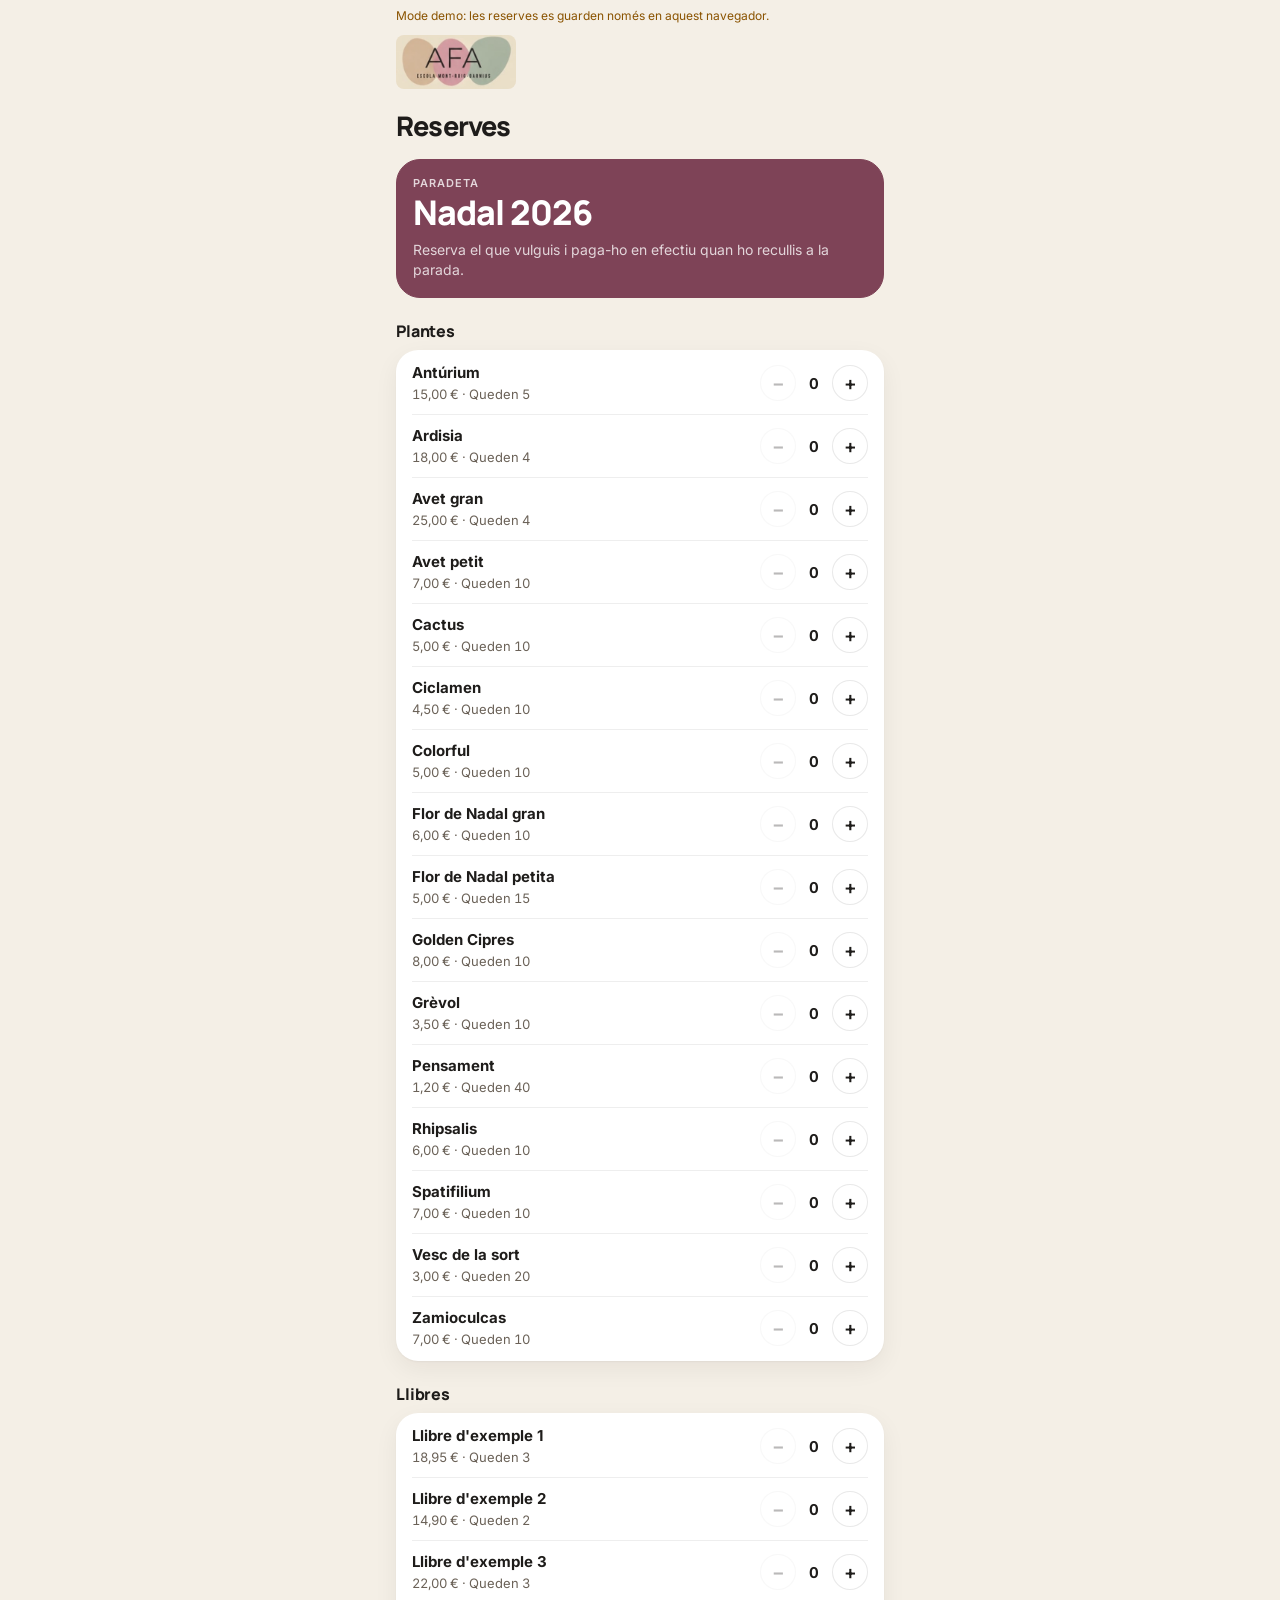
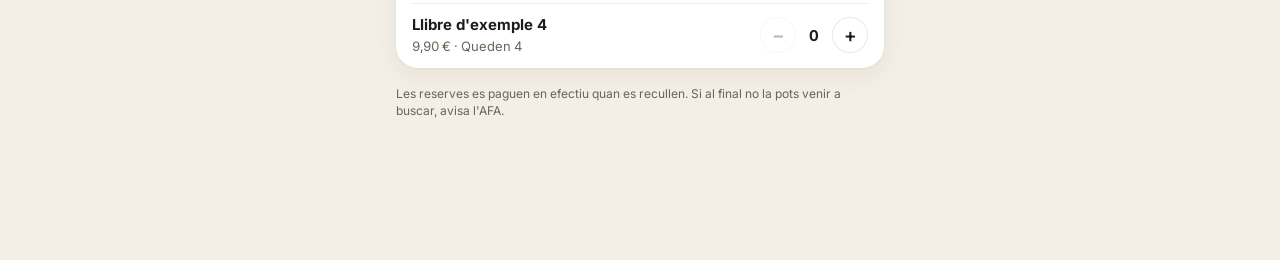
==== reserves.html @ 21014db5 "Paradeta AFA: app de vendes, web de reserves i codi de Google Co-Authored-By: Claude Opus 5.5 <norep" ====
<!doctype html>
<html lang="ca">
<head>
<meta charset="utf-8">
<meta name="viewport" content="width=device-width,initial-scale=1,viewport-fit=cover">
<meta name="theme-color" content="#F4EFE6">
<title>Reserves · Paradeta AFA</title>
<meta name="description" content="Reserva plantes, llibres i jocs de la paradeta de l'AFA Escola Mont-roig-Darnius i paga-ho en recollir-ho.">
<link rel="icon" href="icons/icon-192.png">
<link rel="apple-touch-icon" href="icons/icon-192.png">
<link rel="preconnect" href="https://fonts.googleapis.com">
<link href="https://fonts.googleapis.com/css2?family=Inter:wght@400;500;600;700;800&family=Manrope:wght@700;800&display=swap" rel="stylesheet">
<link rel="stylesheet" href="styles.css">
</head>
<body>
<div id="arrel"></div>
<div id="overlay"></div>
<script src="config.js"></script>
<script src="nucli.js"></script>
<script src="demo.js"></script>
<script src="reserves.js"></script>
</body>
</html>
---- styles.css ----
/* Paradeta AFA
   Colors del logo de l'AFA: crema #F5EEDE, préssec #DCC2A9, rosa #DFA2B4, sàlvia #B1BFB0, text carbó.
   Estructura de la Intranet («App de consum»): targetes blanques amb ombra suau, radis grans,
   títols Manrope, botó principal negre càlid en píndola, bloc heroi rosa fosc. */
:root{
  --page:#F4EFE6;--panel:#FFFFFF;--hair:rgba(42,40,38,.08);--border:rgba(42,40,38,.10);--text:#1E1C1A;--muted:#6B6258;
  --accent:#8E4A5E;--on-accent:#FFFFFF;--accent-soft:rgba(223,162,180,.24);--seg:#E9E2D5;
  --good:#166534;--good-soft:rgba(22,101,52,.10);
  --hero:#7E4357;--hero-border:#7E4357;--hero-num:#FFFFFF;--hero-label:rgba(255,255,255,.78);--hero-val:#FFFFFF;--hero-hair:rgba(255,255,255,.2);
  --go-bg:#FFFFFF;--go-fg:#1E1C1A;--pri-bg:#1E1C1A;--pri-fg:#F4EFE6;
  --red:#B3241B;--red-soft:rgba(214,41,31,.10);--amber:#8A5300;--amber-soft:rgba(217,119,6,.12);
  --radius:22px;--tile-radius:20px;--btn-radius:999px;
  --shadow:0 1px 2px rgba(26,23,19,.04),0 8px 24px rgba(26,23,19,.06);--card-border:0;
  --title-font:Manrope,Inter,system-ui,sans-serif;--logo-blend:multiply;
  --cat-0:#5E7F69;--cat-1:#A9714B;--cat-2:#A8566F;--cat-3:#5F7391;
  color-scheme:light;
}
@media (prefers-color-scheme:dark){:root{
  --page:#161412;--panel:#221E1A;--hair:rgba(255,255,255,.07);--border:rgba(255,255,255,.09);--text:#F4EFE6;--muted:#A69C90;
  --accent:#E8AFC0;--on-accent:#2A1019;--accent-soft:rgba(223,162,180,.16);--seg:#2A2520;--good:#7FD19B;--good-soft:rgba(127,209,155,.14);
  --hero:#5E3141;--hero-border:#6E3B4D;--pri-bg:#F4EFE6;--pri-fg:#1E1C1A;
  --red:#F08A80;--red-soft:rgba(240,138,128,.14);--amber:#E9B36A;--amber-soft:rgba(233,179,106,.14);
  --shadow:none;--card-border:1px solid var(--border);--logo-blend:normal;
  color-scheme:dark;
}}
*{box-sizing:border-box;margin:0}
body{background:var(--page);color:var(--text);font:15px/1.4 Inter,system-ui,-apple-system,sans-serif;-webkit-tap-highlight-color:transparent}
button,input,select{font-family:inherit;color:inherit;font-size:inherit}
.num{font-variant-numeric:tabular-nums}
.app{max-width:520px;margin:0 auto;min-height:100dvh}
.demo{max-width:520px;margin:0 auto;padding:8px 16px 0;font-size:12px;color:var(--amber)}

header{position:sticky;top:0;z-index:5;background:var(--page);padding:calc(10px + env(safe-area-inset-top,0px)) 16px 10px}
.hrow{display:flex;align-items:center;justify-content:space-between;gap:10px}
.logo{height:54px;width:auto;mix-blend-mode:var(--logo-blend);border-radius:8px;display:block}
.micro{font-size:11px;font-weight:600;letter-spacing:.09em;text-transform:uppercase;color:var(--muted)}
.evtwrap{margin-top:8px}
.evt{border:var(--card-border);background:var(--panel);box-shadow:var(--shadow);border-radius:999px;padding:6px 10px 6px 12px;cursor:pointer;display:inline-flex;align-items:center;gap:6px;font-size:13px;font-weight:600}
.evt svg{width:14px;height:14px;fill:none;stroke:var(--muted);stroke-width:2.2;stroke-linecap:round;stroke-linejoin:round;flex:none}
.sync{border:0;border-radius:999px;padding:6px 11px;font-weight:600;font-size:12.5px;cursor:pointer;white-space:nowrap;display:flex;align-items:center;gap:6px}
.sync::before{content:"";width:7px;height:7px;border-radius:50%;background:currentColor}
.sync.ok{background:var(--good-soft);color:var(--good)}
.sync.off{background:var(--amber-soft);color:var(--amber)}
.sync.busy{background:var(--seg);color:var(--muted)}
main{padding:6px 16px 210px}
.ptitle{font-family:var(--title-font);font-size:27px;font-weight:800;letter-spacing:-.03em;margin:2px 0 14px}

.seg{display:flex;background:var(--seg);border-radius:999px;padding:3px;margin-bottom:12px;overflow-x:auto}
.seg button{flex:1;border:0;background:none;padding:9px 12px;border-radius:999px;font-weight:600;color:var(--muted);cursor:pointer;white-space:nowrap}
.seg button.on{background:var(--pri-bg);color:var(--pri-fg)}

.grid{display:grid;grid-template-columns:1fr 1fr;gap:10px}
.tile{position:relative;text-align:left;border:var(--card-border);background:var(--panel);box-shadow:var(--shadow);border-radius:var(--tile-radius);padding:13px 14px;min-height:98px;display:flex;flex-direction:column;justify-content:space-between;gap:6px;cursor:pointer}
.tile:active{transform:scale(.98)}
.tile.on{box-shadow:0 0 0 2px var(--accent)}
.tile.on .n{padding-right:28px}
.tile .rj{width:34px;height:34px;border-radius:11px;display:grid;place-items:center;color:#fff;margin-bottom:4px}
.tile .rj svg{width:18px;height:18px;fill:none;stroke:currentColor;stroke-width:2;stroke-linecap:round;stroke-linejoin:round}
.tile .n{font-weight:600;font-size:15px;letter-spacing:-.2px;line-height:1.25;overflow-wrap:anywhere}
.tile .p{font-family:var(--title-font);font-weight:800;font-size:18px;letter-spacing:-.3px}
.tile .s{font-size:12px;color:var(--muted)}
.tile .s.low{color:var(--red);font-weight:600}
.badge{position:absolute;top:10px;right:10px;background:var(--pri-bg);color:var(--pri-fg);border-radius:999px;min-width:24px;height:24px;display:grid;place-items:center;font-weight:700;font-size:13px;padding:0 7px}
.tile.add{border:1.5px dashed var(--border);box-shadow:none;background:transparent;align-items:center;justify-content:center;text-align:center;color:var(--accent);font-weight:600}

.hero{background:var(--hero);border:1px solid var(--hero-border);border-radius:24px;color:var(--hero-val);padding:16px}
.hero .micro{color:var(--hero-label)}
.hero .big{font-family:var(--title-font);font-size:34px;font-weight:800;letter-spacing:-.03em;color:var(--hero-num);line-height:1.15;margin-top:2px}
.hero .sub{display:flex;gap:14px;margin-top:12px;padding-top:12px;border-top:1px solid var(--hero-hair)}
.hero .sub div{flex:1;min-width:0}
.hero .sub b{display:block;font-size:15px;font-weight:700;margin-top:2px}
.herolink{background:none;border:0;color:var(--hero-label);text-decoration:underline;font-size:12px;font-weight:600;padding:2px 0;cursor:pointer}

.cartbar{position:fixed;left:0;right:0;bottom:calc(66px + env(safe-area-inset-bottom,0px));z-index:6}
.wrap{max-width:520px;margin:0 auto;padding:0 10px}
.cart{padding:0;overflow:hidden;box-shadow:0 10px 30px rgba(0,0,0,.2)}
.cart .lines{max-height:38vh;overflow:auto;padding:4px 16px;border-bottom:1px solid var(--hero-hair)}
.cart .line{border-color:var(--hero-hair)}
.cart .line .muted{color:var(--hero-label)}
.cart .step button{background:transparent;border-color:rgba(255,255,255,.25);color:var(--hero-val)}
.cart .foot{display:flex;align-items:center;gap:12px;padding:12px 12px 12px 16px}
.cart .foot .sum{flex:1;cursor:pointer}
.cart .foot .big{font-size:26px}
.cart .clear{background:none;border:0;color:var(--hero-label);font-weight:600;font-size:13px;padding:10px 0;cursor:pointer}

.line{display:flex;align-items:center;gap:10px;padding:10px 0;border-bottom:1px solid var(--hair)}
.line:last-child{border-bottom:0}
.line .nm{flex:1;min-width:0}
.step{display:flex;align-items:center;gap:6px}
.step button{width:36px;height:36px;border-radius:999px;border:1px solid var(--border);background:var(--panel);font-weight:600;font-size:19px;cursor:pointer}
.step span{min-width:24px;text-align:center;font-weight:700}

.btn{border:0;border-radius:var(--btn-radius);padding:13px 18px;font-weight:700;font-size:15px;cursor:pointer}
.btn.pri{background:var(--pri-bg);color:var(--pri-fg)}
.btn.sec{background:var(--panel);border:1px solid var(--border)}
.btn.go{background:var(--go-bg);color:var(--go-fg);padding:14px 22px;font-size:16px}
.btn.link{background:none;padding:10px 0;color:var(--muted);font-weight:600;text-decoration:underline}
.btn:disabled{opacity:.35;cursor:default}
.btn.full{width:100%}
.row{display:flex;gap:8px}
.row .btn{flex:1}

nav{position:fixed;bottom:0;left:0;right:0;background:var(--panel);border-top:1px solid var(--border);z-index:7;padding-bottom:env(safe-area-inset-bottom,0px)}
nav .in{max-width:520px;margin:0 auto;display:flex;padding:6px 8px 10px}
nav button{flex:1;border:0;background:none;padding:2px 0;font-weight:600;font-size:12px;color:var(--muted);cursor:pointer;display:flex;flex-direction:column;align-items:center;gap:3px}
nav .ic{width:56px;height:30px;border-radius:999px;display:grid;place-items:center}
nav svg{width:21px;height:21px;fill:none;stroke:currentColor;stroke-width:1.9;stroke-linecap:round;stroke-linejoin:round}
nav button.on{color:var(--text)}
nav button.on .ic{background:var(--accent-soft)}

.sheet{position:fixed;inset:0;background:rgba(16,14,12,.55);z-index:20;display:flex;align-items:flex-end;justify-content:center}
.pane{background:var(--page);width:100%;max-width:520px;border-radius:22px 22px 0 0;padding:18px 16px calc(22px + env(safe-area-inset-bottom,0px));max-height:92dvh;overflow:auto}
.pane h2{font-family:var(--title-font);font-size:20px;font-weight:800;letter-spacing:-.4px;margin:2px 0 12px}
.bills{display:grid;grid-template-columns:repeat(3,1fr);gap:8px;margin:8px 0 12px}
.bills button{padding:14px 0;border-radius:16px;border:var(--card-border);box-shadow:var(--shadow);background:var(--panel);font-weight:700;font-size:16px;cursor:pointer}
.bills button.on{background:var(--pri-bg);color:var(--pri-fg)}
.bills button:disabled{opacity:.3;cursor:default}
.change{border-radius:var(--radius);padding:14px 16px;margin-bottom:14px;background:var(--panel);border:var(--card-border);box-shadow:var(--shadow)}
.change b{display:block;font-family:var(--title-font);font-size:30px;font-weight:800;letter-spacing:-.8px;margin-top:2px}
.change.good b{color:var(--good)}
.change.bad b{color:var(--red)}

.label{margin:22px 0 8px;font-family:var(--title-font);font-size:16px;font-weight:800;letter-spacing:-.01em;color:var(--text)}
.panel{background:var(--panel);border:var(--card-border);box-shadow:var(--shadow);border-radius:var(--radius);padding:2px 16px}
.r{display:flex;justify-content:space-between;align-items:center;gap:10px;padding:12px 0;border-bottom:1px solid var(--hair)}
.r:last-child{border-bottom:0}
.r .v{font-weight:600;text-align:right}
.r.tot{font-size:16px}
.r.tot .v{font-weight:800}
.muted{color:var(--muted);font-size:13px}
.sale .t{flex:1;min-width:0}
.sale.void{opacity:.45}
.sale.void .t{text-decoration:line-through}
.txtbtn{background:none;border:0;color:var(--red);font-weight:600;font-size:13px;cursor:pointer;padding:4px 0}
.chip{display:inline-flex;align-items:center;gap:6px;border-radius:999px;padding:3px 9px;font-weight:600;font-size:12px;white-space:nowrap}
.chip::before{content:"";width:6px;height:6px;border-radius:50%;background:currentColor}
.chip.amber{background:var(--amber-soft);color:var(--amber)}
.chip.green{background:var(--good-soft);color:var(--good)}
.chip.grey{background:var(--seg);color:var(--muted)}
.btns{display:flex;gap:8px;padding:12px 0}
.btns .btn{flex:1;padding:11px 12px;font-size:14px}
.notice{display:flex;gap:8px;align-items:center;background:var(--amber-soft);color:var(--amber);border-radius:16px;padding:10px 12px;font-weight:600;font-size:13px;margin-top:10px}
table{width:100%;border-collapse:collapse;font-size:13.5px}
td,th{padding:10px 4px;border-bottom:1px solid var(--hair);text-align:right;font-variant-numeric:tabular-nums}
tr:last-child td{border-bottom:0}
td:first-child,th:first-child{text-align:left;padding-left:0}
th{color:var(--muted);font-weight:600;font-size:11px;letter-spacing:.06em;text-transform:uppercase}
td.neg{color:var(--red);font-weight:700}
input[type=text],input[type=password],input[type=date],select{width:100%;padding:13px 14px;border-radius:12px;border:1px solid var(--border);font-size:16px;background:var(--panel);color:var(--text);margin-bottom:12px}
label{display:block;margin-bottom:6px}
.toast{position:fixed;left:50%;top:70px;transform:translateX(-50%);background:var(--pri-bg);color:var(--pri-fg);padding:10px 16px;border-radius:999px;font-weight:600;font-size:14px;z-index:30;box-shadow:0 8px 24px rgba(0,0,0,.2);max-width:90vw;text-align:center}
.foot-note{margin-top:18px;font-size:12px;color:var(--muted)}
.pick{width:100%;background:none;border:0;text-align:left;cursor:pointer}
.check{color:var(--accent);font-weight:800}
.empty{text-align:center;padding:40px 20px}
.empty b{display:block;font-size:17px;margin-bottom:6px}

.login{max-width:420px;margin:0 auto;padding:12vh 24px 24px;text-align:center}
.login .logo{height:96px;margin:0 auto 18px}
.login h1{font-family:var(--title-font);font-size:26px;font-weight:800;letter-spacing:-.03em;margin-bottom:6px}
.login p{margin-bottom:20px}
.login form{text-align:left}
.err{color:var(--red);font-weight:600;font-size:13px;margin:-4px 0 12px}
.btn.sec.danger{color:var(--red);border-color:var(--red)}
.chk{display:flex;align-items:center;gap:10px;margin:-2px 0 12px;font-size:14px}
.chk input{width:20px;height:20px;accent-color:var(--text)}
[hidden]{display:none!important}

/* Web de reserves i reserves a l'app */
.cartbar.pub{bottom:calc(10px + env(safe-area-inset-bottom,0px))}
main.pub{padding-bottom:140px}
.herotext{margin-top:8px;color:var(--hero-label);font-size:14px;line-height:1.45}
.line.off{opacity:.5}
.step button:disabled{opacity:.3;cursor:default}
.notice.ok{background:var(--good-soft);color:var(--good)}
.hp{position:absolute;left:-9999px;width:1px;height:1px;overflow:hidden}
input[type=tel],input[type=search]{width:100%;padding:13px 14px;border-radius:12px;border:1px solid var(--border);font-size:16px;background:var(--panel);color:var(--text);margin-bottom:12px}
.resbar{width:100%;display:flex;align-items:center;justify-content:space-between;gap:10px;border:var(--card-border);background:var(--panel);box-shadow:var(--shadow);border-radius:16px;padding:12px 14px;margin-bottom:12px;cursor:pointer;text-align:left}
.resbar b{font-weight:700}
.resv{margin-bottom:10px}
.resv.recollida,.resv.anullada{opacity:.55}
.resv a{color:inherit}
.resbar svg{width:16px;height:16px;flex:none;fill:none;stroke:var(--muted);stroke-width:2.2;stroke-linecap:round;stroke-linejoin:round;transform:rotate(-90deg)}
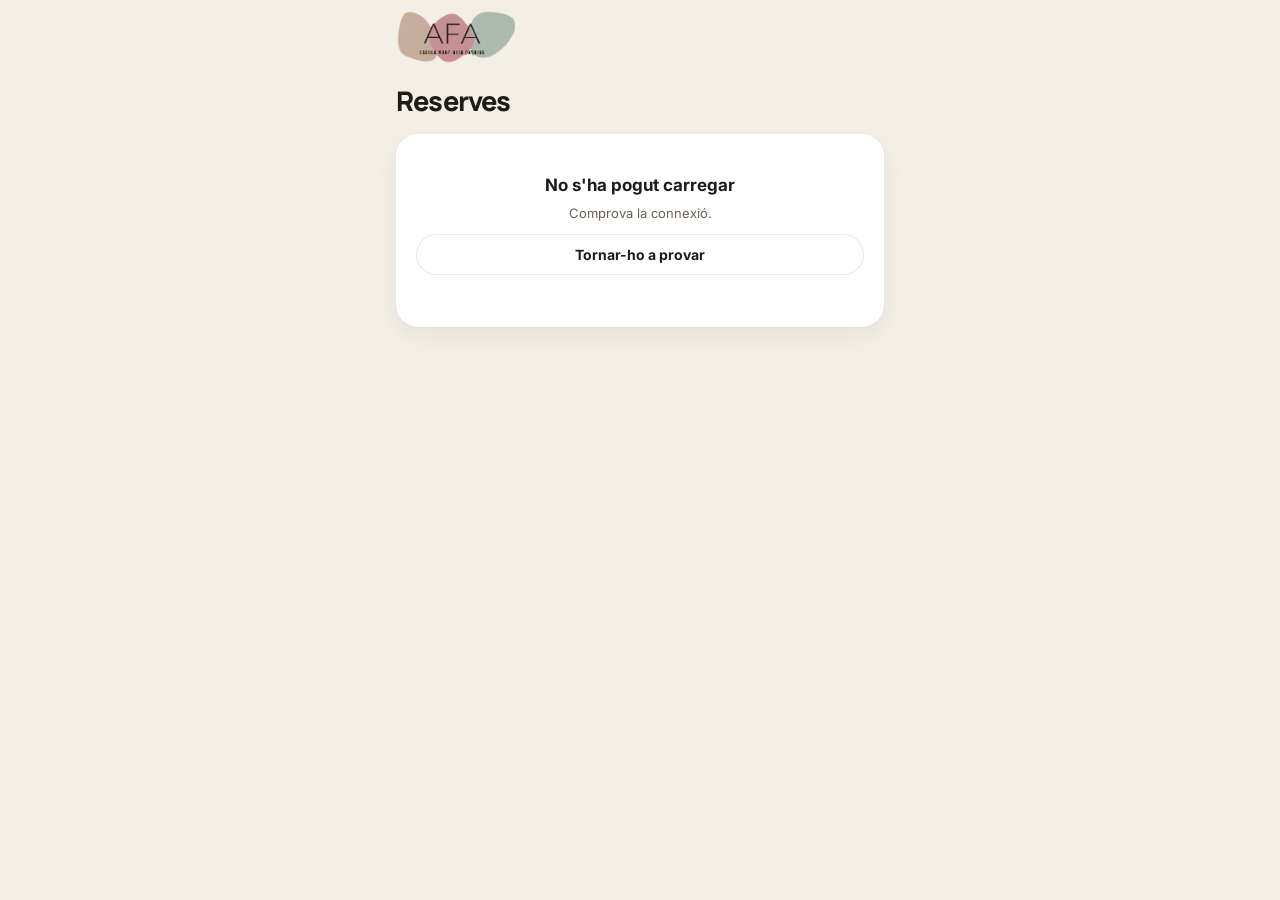
==== commit 5030d1e3: "Només mode clar: fora el mode fosc" ====
--- a/reserves.html
+++ b/reserves.html
@@ -3,6 +3,7 @@
 <head>
 <meta charset="utf-8">
 <meta name="viewport" content="width=device-width,initial-scale=1,viewport-fit=cover">
+<meta name="color-scheme" content="only light">
 <meta name="theme-color" content="#F4EFE6">
 <title>Reserves · Paradeta AFA</title>
 <meta name="description" content="Reserva plantes, llibres i jocs de la paradeta de l'AFA Escola Mont-roig-Darnius i paga-ho en recollir-ho.">
--- a/styles.css
+++ b/styles.css
@@ -1,5 +1,5 @@
 /* Paradeta AFA
-   Colors del logo de l'AFA: crema #F5EEDE, préssec #DCC2A9, rosa #DFA2B4, sàlvia #B1BFB0, text carbó.
+   Colors del logo de l'AFA (logo.png): préssec #C7AD9C, rosa #C59195, sàlvia #ADB9AE; fons crema #F5EEDE, text carbó.
    Estructura de la Intranet («App de consum»): targetes blanques amb ombra suau, radis grans,
    títols Manrope, botó principal negre càlid en píndola, bloc heroi rosa fosc. */
 :root{
@@ -11,18 +11,10 @@
   --red:#B3241B;--red-soft:rgba(214,41,31,.10);--amber:#8A5300;--amber-soft:rgba(217,119,6,.12);
   --radius:22px;--tile-radius:20px;--btn-radius:999px;
   --shadow:0 1px 2px rgba(26,23,19,.04),0 8px 24px rgba(26,23,19,.06);--card-border:0;
-  --title-font:Manrope,Inter,system-ui,sans-serif;--logo-blend:multiply;
+  --title-font:Manrope,Inter,system-ui,sans-serif;
   --cat-0:#5E7F69;--cat-1:#A9714B;--cat-2:#A8566F;--cat-3:#5F7391;
   color-scheme:light;
 }
-@media (prefers-color-scheme:dark){:root{
-  --page:#161412;--panel:#221E1A;--hair:rgba(255,255,255,.07);--border:rgba(255,255,255,.09);--text:#F4EFE6;--muted:#A69C90;
-  --accent:#E8AFC0;--on-accent:#2A1019;--accent-soft:rgba(223,162,180,.16);--seg:#2A2520;--good:#7FD19B;--good-soft:rgba(127,209,155,.14);
-  --hero:#5E3141;--hero-border:#6E3B4D;--pri-bg:#F4EFE6;--pri-fg:#1E1C1A;
-  --red:#F08A80;--red-soft:rgba(240,138,128,.14);--amber:#E9B36A;--amber-soft:rgba(233,179,106,.14);
-  --shadow:none;--card-border:1px solid var(--border);--logo-blend:normal;
-  color-scheme:dark;
-}}
 *{box-sizing:border-box;margin:0}
 body{background:var(--page);color:var(--text);font:15px/1.4 Inter,system-ui,-apple-system,sans-serif;-webkit-tap-highlight-color:transparent}
 button,input,select{font-family:inherit;color:inherit;font-size:inherit}
@@ -32,7 +24,7 @@
 
 header{position:sticky;top:0;z-index:5;background:var(--page);padding:calc(10px + env(safe-area-inset-top,0px)) 16px 10px}
 .hrow{display:flex;align-items:center;justify-content:space-between;gap:10px}
-.logo{height:54px;width:auto;mix-blend-mode:var(--logo-blend);border-radius:8px;display:block}
+.logo{height:54px;width:auto;border-radius:10px;display:block}
 .micro{font-size:11px;font-weight:600;letter-spacing:.09em;text-transform:uppercase;color:var(--muted)}
 .evtwrap{margin-top:8px}
 .evt{border:var(--card-border);background:var(--panel);box-shadow:var(--shadow);border-radius:999px;padding:6px 10px 6px 12px;cursor:pointer;display:inline-flex;align-items:center;gap:6px;font-size:13px;font-weight:600}
